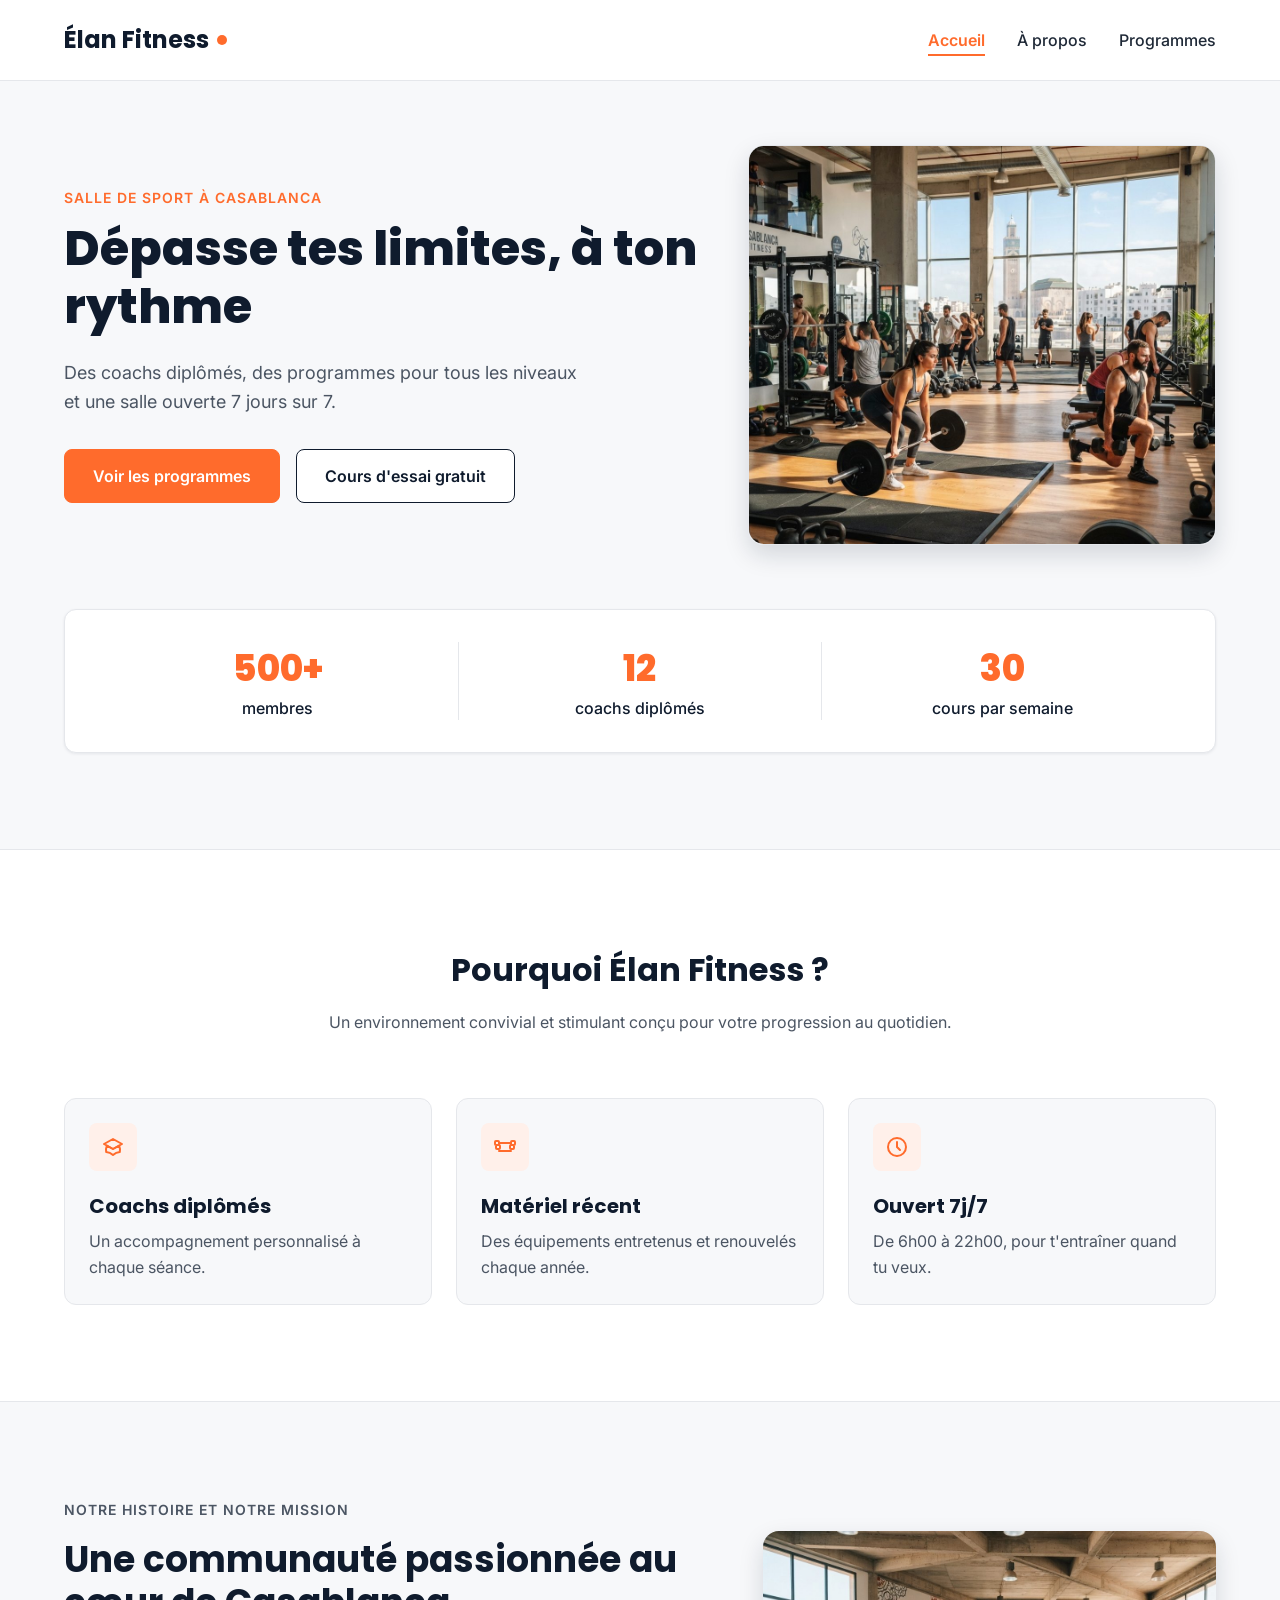
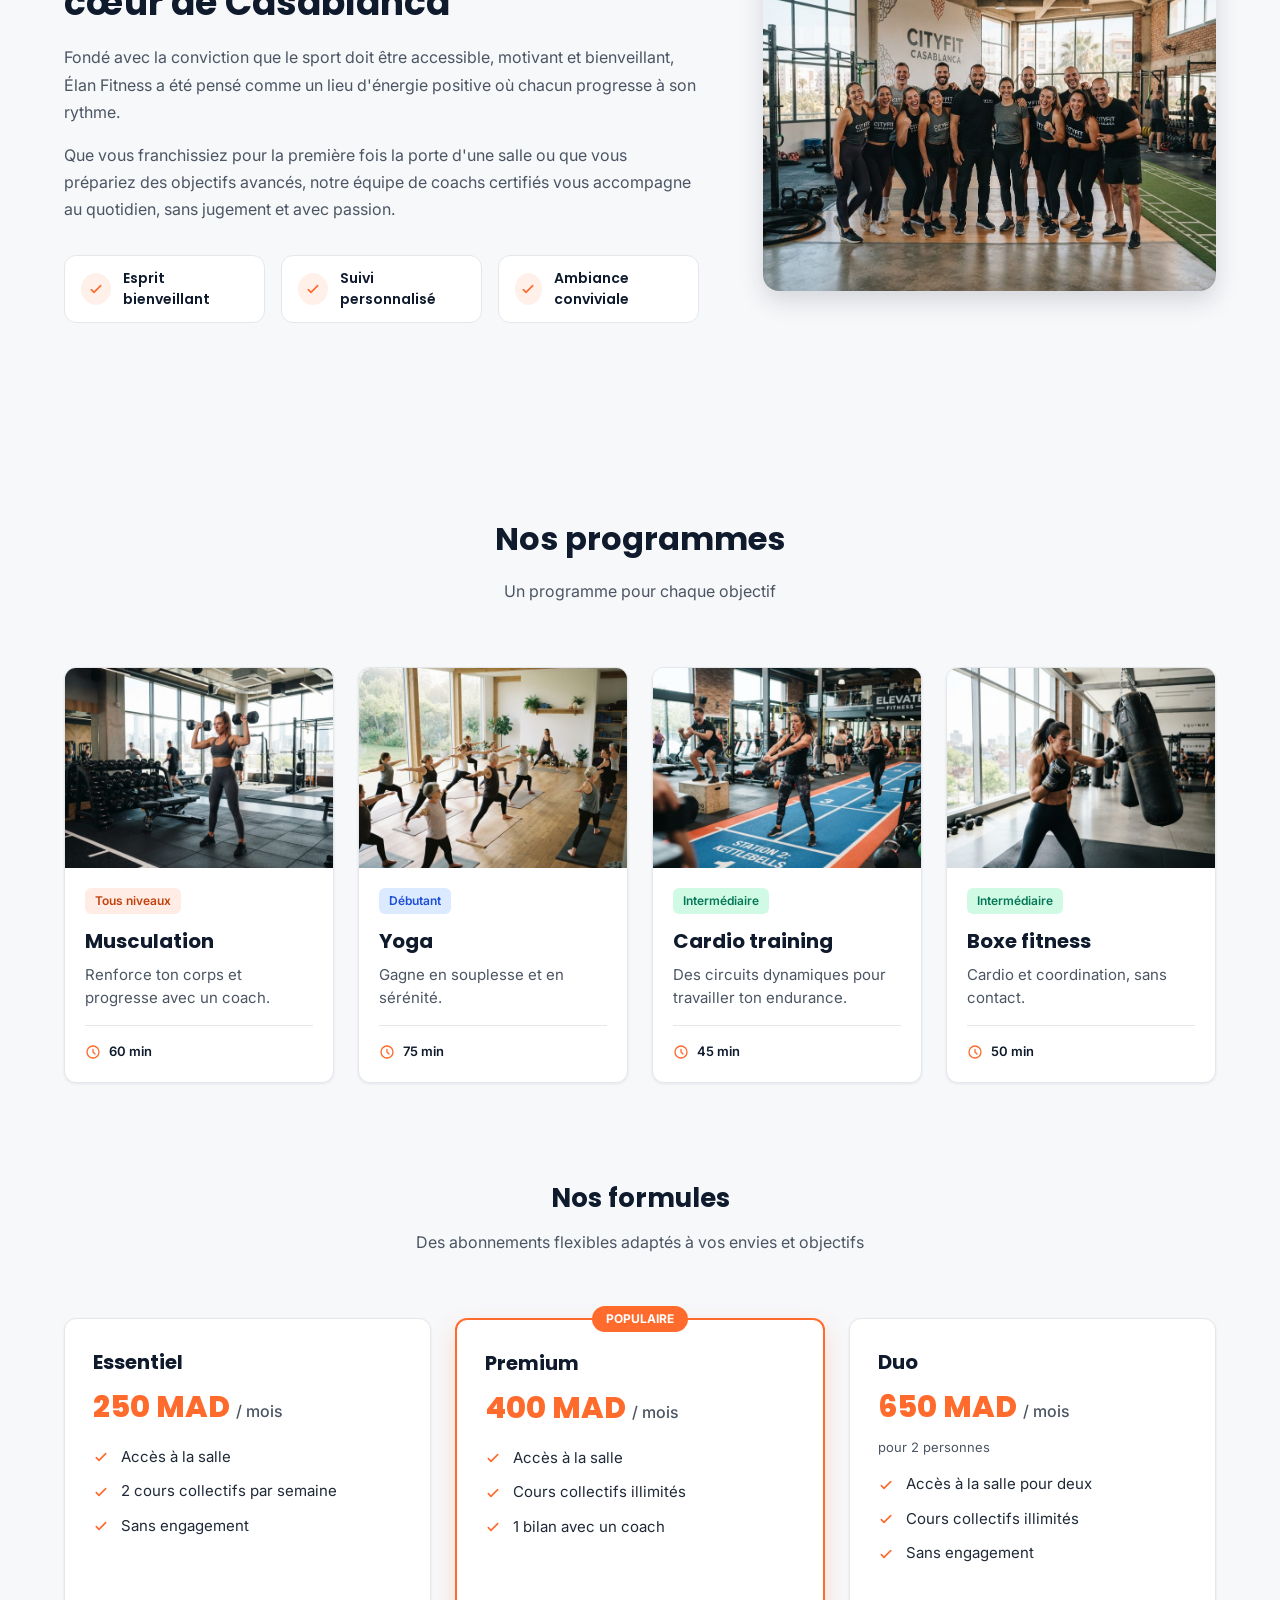
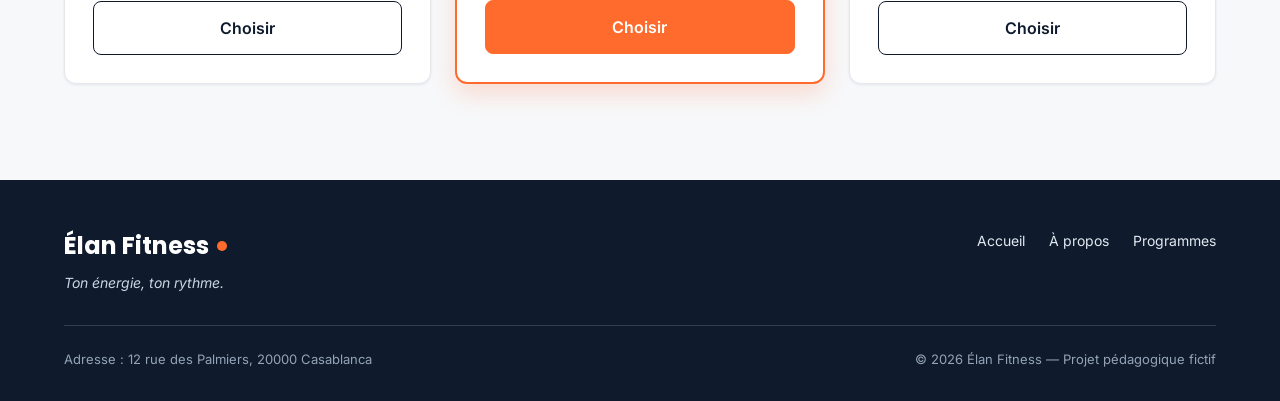
==== index.html @ b0a51de6 "first commit" ====
<!DOCTYPE html>
<html lang="fr">
<head>
  <meta charset="UTF-8">
  <meta name="viewport" content="width=device-width, initial-scale=1">
  <meta name="description" content="Élan Fitness, salle de sport à Casablanca : musculation, yoga, cardio et boxe fitness avec des coachs diplômés. Réservez votre cours d'essai gratuit.">
  <title>Élan Fitness | Salle de sport à Casablanca</title>

  <link rel="preconnect" href="https://fonts.googleapis.com">
  <link rel="preconnect" href="https://fonts.gstatic.com" crossorigin>
  <link href="https://fonts.googleapis.com/css2?family=Inter:wght@400;500;600&family=Poppins:wght@600;700;800&display=swap" rel="stylesheet">

  <link rel="stylesheet" href="style.css">
</head>
 
<body>

  <header class="en-tete">
    <div class="conteneur en-tete-contenu">
      <a href="#accueil" class="logo">Élan Fitness</a>

      <nav aria-label="Navigation principale">
        <ul class="menu">
          <li><a href="#accueil" class="lien-actif">Accueil</a></li>
          <li><a href="#a-propos">À propos</a></li>
          <li><a href="#programmes">Programmes</a></li>
        </ul>
      </nav>
    </div>
  </header>

  <main>

    <section id="accueil" class="hero">
      <div class="conteneur">

        <div class="hero-contenu">
          <div class="hero-texte">
            <p class="sur-titre">Salle de sport à Casablanca</p>
            <h1>Dépasse tes limites, à ton rythme</h1>
            <p class="hero-description">
              Des coachs diplômés, des programmes pour tous les niveaux et une salle ouverte 7 jours sur 7.
            </p>
            <div class="boutons">
              <a href="#programmes" class="bouton bouton-principal">Voir les programmes</a>
              <a href="#contact" class="bouton bouton-secondaire">Cours d'essai gratuit</a>
            </div>
          </div>

          <img class="hero-image" src="img/hero.jpg" alt="Des personnes s'entraînent dans une salle de sport lumineuse à Casablanca">
        </div>
 
        <div class="chiffres"> 
          <div class="chiffre">
            <p class="chiffre-nombre">500+</p>
            <p>membres</p>
          </div>
          <div class="chiffre">
            <p class="chiffre-nombre">12</p>
            <p>coachs diplômés</p>
          </div>
          <div class="chiffre">
            <p class="chiffre-nombre">30</p>
            <p>cours par semaine</p>
          </div>
        </div>

      </div>
    </section>

    <section class="section section-blanche">
      <div class="conteneur">

        <div class="section-titre">
          <h2>Pourquoi Élan Fitness ?</h2>
          <p>Un environnement convivial et stimulant conçu pour votre progression au quotidien.</p>
        </div>

        <div class="cartes">
          <article class="carte carte-avantage">
            <div class="icone"><img src="img/icone-coach.svg" alt=""></div>
            <h3>Coachs diplômés</h3>
            <p>Un accompagnement personnalisé à chaque séance.</p>
          </article>

          <article class="carte carte-avantage">
            <div class="icone"><img src="img/icone-materiel.svg" alt=""></div>
            <h3>Matériel récent</h3>
            <p>Des équipements entretenus et renouvelés chaque année.</p>
          </article>

          <article class="carte carte-avantage">
            <div class="icone"><img src="img/icone-horloge.svg" alt=""></div>
            <h3>Ouvert 7j/7</h3>
            <p>De 6h00 à 22h00, pour t'entraîner quand tu veux.</p>
          </article>
        </div>

      </div>
    </section>

    <section id="a-propos" class="section">
      <div class="conteneur apropos-contenu">

        <div class="apropos-texte">
          <p class="sur-titre">Notre histoire et notre mission</p>
          <h2>Une communauté passionnée au cœur de Casablanca</h2>
          <p>
            Fondé avec la conviction que le sport doit être accessible, motivant et bienveillant,
            Élan Fitness a été pensé comme un lieu d'énergie positive où chacun progresse à son rythme.
          </p>
          <p>
            Que vous franchissiez pour la première fois la porte d'une salle ou que vous prépariez des
            objectifs avancés, notre équipe de coachs certifiés vous accompagne au quotidien, sans
            jugement et avec passion.
          </p>

          <ul class="valeurs">
            <li class="valeur">
              <div class="icone icone-petite"><img src="img/icone-check.svg" alt=""></div>
              <span>Esprit bienveillant</span>
            </li>
            <li class="valeur">
              <div class="icone icone-petite"><img src="img/icone-check.svg" alt=""></div>
              <span>Suivi personnalisé</span>
            </li>
            <li class="valeur">
              <div class="icone icone-petite"><img src="img/icone-check.svg" alt=""></div>
              <span>Ambiance conviviale</span>
            </li>
          </ul>
        </div>

        <img class="apropos-image" src="img/equipe.jpg" alt="L'équipe de coachs d'Élan Fitness réunie dans la salle">

      </div>
    </section>

    <section id="programmes" class="section">
      <div class="conteneur">

        <div class="section-titre">
          <h2>Nos programmes</h2>
          <p>Un programme pour chaque objectif</p>
        </div>

        <div class="cartes">

          <article class="carte carte-programme">
            <img src="img/musculation.jpg" alt="Une sportive soulève des haltères dans l'espace musculation">
            <div class="programme-corps">
              <span class="etiquette etiquette-orange">Tous niveaux</span>
              <h3>Musculation</h3>
              <p>Renforce ton corps et progresse avec un coach.</p>
              <p class="duree"><img src="img/icone-duree.svg" alt="">60 min</p>
            </div>
          </article>

          <article class="carte carte-programme">
            <img src="img/yoga.jpg" alt="Un groupe pratique le yoga sur des tapis dans une salle lumineuse">
            <div class="programme-corps">
              <span class="etiquette etiquette-bleue">Débutant</span>
              <h3>Yoga</h3>
              <p>Gagne en souplesse et en sérénité.</p>
              <p class="duree"><img src="img/icone-duree.svg" alt="">75 min</p>
            </div>
          </article>

          <article class="carte carte-programme">
            <img src="img/cardio.jpg" alt="Des sportifs suivent un circuit de cardio training avec des kettlebells">
            <div class="programme-corps">
              <span class="etiquette etiquette-verte">Intermédiaire</span>
              <h3>Cardio training</h3>
              <p>Des circuits dynamiques pour travailler ton endurance.</p>
              <p class="duree"><img src="img/icone-duree.svg" alt="">45 min</p>
            </div>
          </article>

          <article class="carte carte-programme">
            <img src="img/boxe.jpg" alt="Une sportive frappe un sac de frappe pendant un cours de boxe fitness">
            <div class="programme-corps">
              <span class="etiquette etiquette-verte">Intermédiaire</span>
              <h3>Boxe fitness</h3>
              <p>Cardio et coordination, sans contact.</p>
              <p class="duree"><img src="img/icone-duree.svg" alt="">50 min</p>
            </div>
          </article>

        </div>

        <div class="formules">

          <div class="section-titre">
            <h3>Nos formules</h3>
            <p>Des abonnements flexibles adaptés à vos envies et objectifs</p>
          </div>

          <div class="cartes">

            <article class="carte formule">
              <h4>Essentiel</h4>
              <p class="prix">250 MAD <span>/ mois</span></p>
              <ul class="formule-liste">
                <li>Accès à la salle</li>
                <li>2 cours collectifs par semaine</li>
                <li>Sans engagement</li>
              </ul>
              <a href="#contact" class="bouton bouton-secondaire">Choisir</a>
            </article>

            <article class="carte formule formule-populaire">
              <p class="badge-populaire">Populaire</p>
              <h4>Premium</h4>
              <p class="prix">400 MAD <span>/ mois</span></p>
              <ul class="formule-liste">
                <li>Accès à la salle</li>
                <li>Cours collectifs illimités</li>
                <li>1 bilan avec un coach</li>
              </ul>
              <a href="#contact" class="bouton bouton-principal">Choisir</a>
            </article>

            <article class="carte formule">
              <h4>Duo</h4>
              <p class="prix">650 MAD <span>/ mois</span></p>
              <p class="prix-note">pour 2 personnes</p>
              <ul class="formule-liste">
                <li>Accès à la salle pour deux</li>
                <li>Cours collectifs illimités</li>
                <li>Sans engagement</li>
              </ul>
              <a href="#contact" class="bouton bouton-secondaire">Choisir</a>
            </article>

          </div>
        </div>

      </div>
    </section>

  </main>

  <footer class="pied-de-page">
    <div class="conteneur">

      <div class="pied-haut">
        <div>
          <p class="logo logo-clair">Élan Fitness</p>
          <p class="slogan">Ton énergie, ton rythme.</p>
        </div>

        <nav aria-label="Navigation du pied de page">
          <ul class="menu menu-pied">
            <li><a href="#accueil">Accueil</a></li>
            <li><a href="#a-propos">À propos</a></li>
            <li><a href="#programmes">Programmes</a></li>
          </ul>
        </nav>
      </div>

      <div class="pied-bas">
        <p>Adresse : 12 rue des Palmiers, 20000 Casablanca</p>
        <p>&copy; 2026 Élan Fitness — Projet pédagogique fictif</p>
      </div>

    </div>
  </footer>

</body>
</html>
---- style.css ----
* {
  box-sizing: border-box;
  margin: 0;
  padding: 0;
}

html {
  scroll-behavior: smooth;
}
 
body {
  font-family: 'Inter', Arial, sans-serif;
  font-size: 16px;
  line-height: 1.5;
  color: #1F2937;
  background-color: #F7F8FA;
}

h1, h2, h3, h4 {
  font-family: 'Poppins', Arial, sans-serif;
  color: #0F1B2D;
}

a {
  color: inherit;
  text-decoration: none;
}

ul {
  list-style: none;
}

img {
  display: block;
  max-width: 100%;
}

a:focus-visible,
button:focus-visible {
  outline: 3px solid #FF6B2C;
  outline-offset: 2px;
}

.conteneur {
  width: 100%;
  max-width: 1200px;
  margin: 0 auto;
  padding: 0 24px;
}

.section {
  padding: 96px 0;
}

.section-blanche {
  background-color: #FFFFFF;
  border-top: 1px solid #E5E7EB;
  border-bottom: 1px solid #E5E7EB;
}

.section-titre {
  max-width: 640px;
  margin: 0 auto 64px;
  text-align: center;
}

.section-titre h2 {
  font-size: 32px;
  margin-bottom: 16px;
}

.section-titre h3 {
  font-size: 26px;
  margin-bottom: 12px;
}

.section-titre p {
  color: #4B5563;
}

.sur-titre {
  font-size: 14px;
  font-weight: 600;
  color: #FF6B2C;
  text-transform: uppercase;
  letter-spacing: 1px;
  margin-bottom: 12px;
}

.bouton {
  display: inline-block;
  padding: 14px 28px;
  border-radius: 8px;
  font-size: 16px;
  font-weight: 600;
  text-align: center;
  cursor: pointer;
}

.bouton-principal {
  background-color: #FF6B2C;
  border: 1px solid #FF6B2C;
  color: #FFFFFF;
}

.bouton-principal:hover {
  background-color: #F05817;
}

.bouton-secondaire {
  background-color: #FFFFFF;
  border: 1px solid #0F1B2D;
  color: #0F1B2D;
}

.bouton-secondaire:hover {
  background-color: #F3F4F6;
}

.cartes {
  display: flex;
  gap: 24px;
}

.carte {
  flex: 1;
  background-color: #FFFFFF;
  border: 1px solid #E5E7EB;
  border-radius: 12px;
  box-shadow: 0 1px 3px rgba(15, 27, 45, 0.08);
}

.icone {
  width: 48px;
  height: 48px;
  background-color: #FFF0EA;
  border-radius: 8px;
  display: flex;
  align-items: center;
  justify-content: center;
}

.icone img {
  width: 24px;
  height: 24px;
}

.icone-petite {
  width: 32px;
  height: 32px;
  border-radius: 50%;
}

.icone-petite img {
  width: 16px;
  height: 16px;
}

.en-tete {
  position: sticky;
  top: 0;
  z-index: 10;
  background-color: #FFFFFF;
  border-bottom: 1px solid #E5E7EB;
}

.en-tete-contenu {
  height: 80px;
  display: flex;
  align-items: center;
  justify-content: space-between;
}

.logo {
  display: flex;
  align-items: center;
  font-family: 'Poppins', Arial, sans-serif;
  font-size: 24px;
  font-weight: 700;
  color: #0F1B2D;
}

.logo::after {
  content: "";
  width: 10px;
  height: 10px;
  margin-left: 8px;
  background-color: #FF6B2C;
  border-radius: 50%;
}

.menu {
  display: flex;
  gap: 32px;
}

.menu a {
  font-weight: 500;
  padding-bottom: 4px;
  border-bottom: 2px solid transparent;
}

.menu a:hover {
  color: #FF6B2C;
}

.menu .lien-actif {
  color: #FF6B2C;
  font-weight: 600;
  border-bottom-color: #FF6B2C;
}

.hero {
  padding: 64px 0 96px;
}

.hero-contenu {
  display: flex;
  align-items: center;
  gap: 32px;
}

.hero-texte {
  flex: 7;
}

.hero-texte h1 {
  font-size: 48px;
  font-weight: 800;
  line-height: 1.2;
  margin-bottom: 24px;
}

.hero-description {
  max-width: 520px;
  font-size: 18px;
  line-height: 1.6;
  color: #4B5563;
  margin-bottom: 32px;
}

.boutons {
  display: flex;
  flex-wrap: wrap;
  gap: 16px;
}

.hero-image {
  flex: 5;
  min-width: 0;
  height: 400px;
  object-fit: cover;
  border-radius: 16px;
  border: 1px solid #E5E7EB;
  box-shadow: 0 10px 25px rgba(15, 27, 45, 0.15);
}

.chiffres {
  display: flex;
  margin-top: 64px;
  padding: 32px;
  background-color: #FFFFFF;
  border: 1px solid #E5E7EB;
  border-radius: 12px;
  box-shadow: 0 1px 3px rgba(15, 27, 45, 0.08);
}

.chiffre {
  flex: 1;
  text-align: center;
  font-weight: 500;
  color: #0F1B2D;
}

.chiffre + .chiffre {
  border-left: 1px solid #E5E7EB;
}

.chiffre-nombre {
  font-family: 'Poppins', Arial, sans-serif;
  font-size: 36px;
  font-weight: 800;
  color: #FF6B2C;
}

.carte-avantage {
  padding: 24px;
  background-color: #F7F8FA;
  box-shadow: none;
}

.carte-avantage .icone {
  margin-bottom: 20px;
}

.carte-avantage h3 {
  font-size: 20px;
  margin-bottom: 8px;
}

.carte-avantage p {
  color: #4B5563;
  line-height: 1.6;
}

.apropos-contenu {
  display: flex;
  align-items: center;
  gap: 64px;
}

.apropos-texte {
  flex: 7;
}

.apropos-texte h2 {
  font-size: 36px;
  line-height: 1.2;
  margin-bottom: 20px;
}

.apropos-texte p {
  color: #4B5563;
  line-height: 1.7;
  margin-bottom: 16px;
}

.valeurs {
  display: flex;
  gap: 16px;
  margin-top: 32px;
}

.valeur {
  flex: 1;
  display: flex;
  align-items: center;
  gap: 12px;
  padding: 12px 16px;
  background-color: #FFFFFF;
  border: 1px solid #E5E7EB;
  border-radius: 12px;
  font-family: 'Poppins', Arial, sans-serif;
  font-size: 14px;
  font-weight: 600;
  color: #0F1B2D;
}

.apropos-image {
  flex: 5;
  min-width: 0;
  height: 360px;
  object-fit: cover;
  border-radius: 16px;
  box-shadow: 0 10px 25px rgba(15, 27, 45, 0.15);
}

.carte-programme {
  display: flex;
  flex-direction: column;
  overflow: hidden;
}

.carte-programme > img {
  width: 100%;
  height: 200px;
  object-fit: cover;
}

.programme-corps {
  flex: 1;
  display: flex;
  flex-direction: column;
  padding: 20px;
}

.programme-corps h3 {
  font-size: 20px;
  margin-bottom: 8px;
}

.programme-corps p {
  font-size: 15px;
  color: #4B5563;
}

.etiquette {
  align-self: flex-start;
  padding: 4px 10px;
  margin-bottom: 12px;
  border-radius: 6px;
  font-size: 12px;
  font-weight: 600;
}

.etiquette-orange {
  background-color: #FFEDE5;
  color: #C2410C;
}

.etiquette-bleue {
  background-color: #DBEAFE;
  color: #1D4ED8;
}

.etiquette-verte {
  background-color: #D1FAE5;
  color: #047857;
}

.programme-corps .duree {
  display: flex;
  align-items: center;
  gap: 8px;
  margin-top: auto;
  padding-top: 16px;
  border-top: 1px solid #E5E7EB;
  font-size: 13px;
  font-weight: 600;
  color: #0F1B2D;
}

.programme-corps h3 + p {
  margin-bottom: 16px;
}

.duree img {
  width: 16px;
  height: 16px;
}

.formules {
  margin-top: 96px;
}

.formule {
  position: relative;
  display: flex;
  flex-direction: column;
  padding: 28px;
}

.formule h4 {
  font-size: 20px;
}

.prix {
  margin: 8px 0 16px;
  font-family: 'Poppins', Arial, sans-serif;
  font-size: 30px;
  font-weight: 800;
  color: #FF6B2C;
}

.prix span {
  font-family: 'Inter', Arial, sans-serif;
  font-size: 16px;
  font-weight: 500;
  color: #4B5563;
}

.prix-note {
  margin: -8px 0 16px;
  font-size: 13px;
  color: #4B5563;
}

.formule-liste {
  flex: 1;
  margin-bottom: 24px;
}

.formule-liste li {
  padding-left: 28px;
  margin-bottom: 12px;
  font-size: 15px;
  background-image: url('img/icone-check.svg');
  background-repeat: no-repeat;
  background-position: left center;
  background-size: 16px;
}

.formule .bouton {
  display: block;
}

.formule-populaire {
  border: 2px solid #FF6B2C;
  box-shadow: 0 10px 25px rgba(255, 107, 44, 0.2);
}

.badge-populaire {
  position: absolute;
  top: -14px;
  left: 50%;
  transform: translateX(-50%);
  padding: 4px 14px;
  background-color: #FF6B2C;
  border-radius: 999px;
  font-size: 12px;
  font-weight: 700;
  text-transform: uppercase;
  color: #FFFFFF;
}

.pied-de-page {
  padding: 48px 0 32px;
  background-color: #0F1B2D;
  color: #FFFFFF;
}

.pied-haut {
  display: flex;
  justify-content: space-between;
  align-items: flex-start;
  padding-bottom: 32px;
  border-bottom: 1px solid rgba(255, 255, 255, 0.15);
}

.logo-clair {
  color: #FFFFFF;
}

.slogan {
  margin-top: 8px;
  font-size: 14px;
  font-style: italic;
  color: #CBD5E1;
}

.menu-pied {
  gap: 24px;
}

.menu-pied a {
  font-size: 14px;
  font-weight: 400;
  color: #E2E8F0;
}

.pied-bas {
  display: flex;
  justify-content: space-between;
  margin-top: 24px;
  font-size: 13px;
  color: #94A3B8;
}
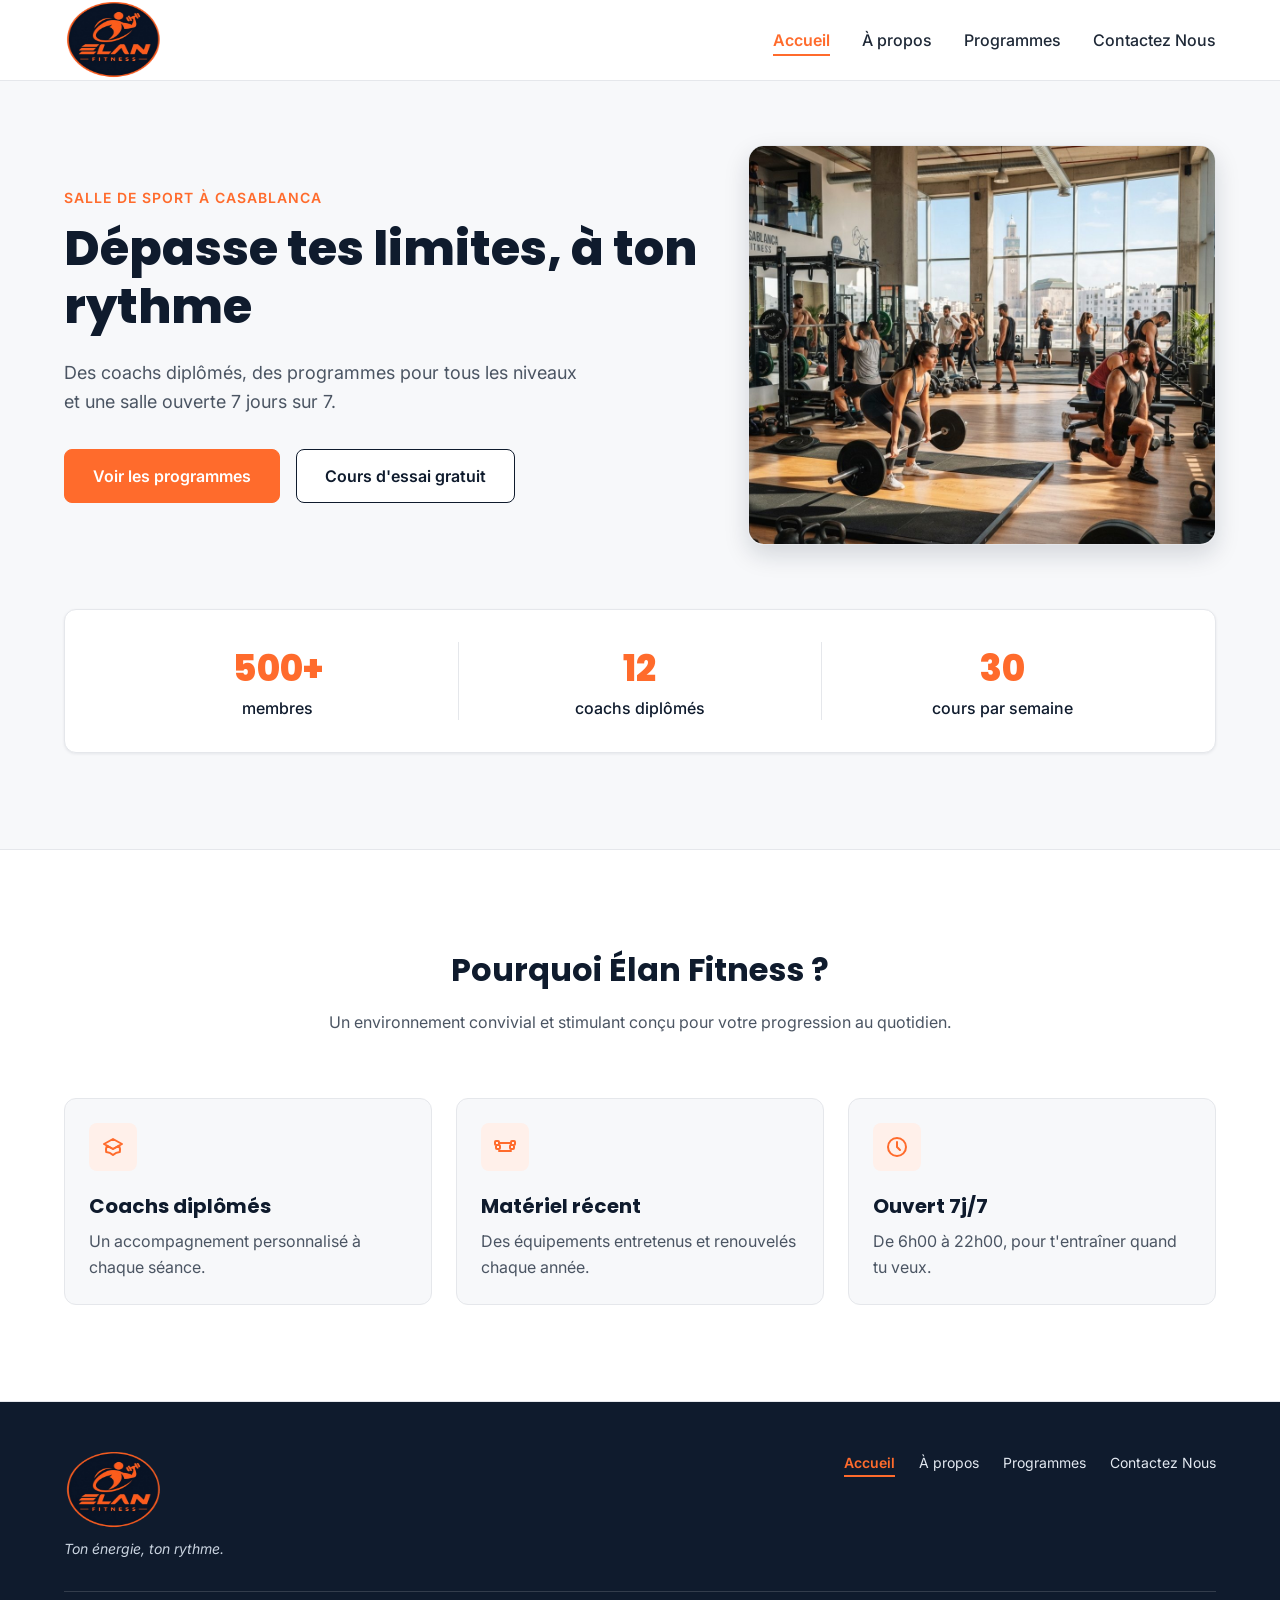
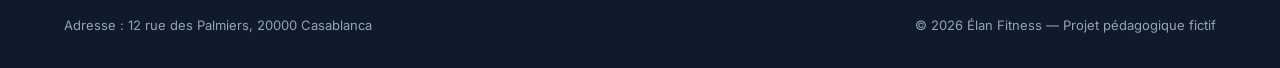
==== commit 1caf48f3: "rename accueil to index" ====
--- a/index.html
+++ b/index.html
@@ -12,28 +12,29 @@
 
   <link rel="stylesheet" href="style.css">
 </head>
- 
+  
 <body>
 
   <header class="en-tete">
     <div class="conteneur en-tete-contenu">
-      <a href="#accueil" class="logo">Élan Fitness</a>
+      <a href="./Accueil.html" class="logo">
+        <img src="./img/logo.png" alt="Elan Fitness" height="80" width="100"/>
+      </a> 
 
       <nav aria-label="Navigation principale">
         <ul class="menu">
-          <li><a href="#accueil" class="lien-actif">Accueil</a></li>
-          <li><a href="#a-propos">À propos</a></li>
-          <li><a href="#programmes">Programmes</a></li>
-        </ul>
-      </nav>
+          <li><a href="./Accueil.html"class="lien-actif" >Accueil</a></li>
+          <li><a href="./About.html" >À propos</a></li>
+          <li><a href="./Programmes.html" >Programmes</a></li>
+          <li><a href="./ContactUs.html">Contactez Nous</a></li>
+        </ul> 
+      </nav> 
     </div>
   </header>
 
   <main>
-
     <section id="accueil" class="hero">
       <div class="conteneur">
-
         <div class="hero-contenu">
           <div class="hero-texte">
             <p class="sur-titre">Salle de sport à Casablanca</p>
@@ -42,11 +43,11 @@
               Des coachs diplômés, des programmes pour tous les niveaux et une salle ouverte 7 jours sur 7.
             </p>
             <div class="boutons">
-              <a href="#programmes" class="bouton bouton-principal">Voir les programmes</a>
-              <a href="#contact" class="bouton bouton-secondaire">Cours d'essai gratuit</a>
+              <a href="./Programmes.html" class="bouton bouton-principal">Voir les programmes</a>
+              <a href="./ContactUs.html" class="bouton bouton-secondaire">Cours d'essai gratuit</a>
             </div>
           </div>
-
+ 
           <img class="hero-image" src="img/hero.jpg" alt="Des personnes s'entraînent dans une salle de sport lumineuse à Casablanca">
         </div>
  
@@ -98,146 +99,6 @@
 
       </div>
     </section>
-
-    <section id="a-propos" class="section">
-      <div class="conteneur apropos-contenu">
-
-        <div class="apropos-texte">
-          <p class="sur-titre">Notre histoire et notre mission</p>
-          <h2>Une communauté passionnée au cœur de Casablanca</h2>
-          <p>
-            Fondé avec la conviction que le sport doit être accessible, motivant et bienveillant,
-            Élan Fitness a été pensé comme un lieu d'énergie positive où chacun progresse à son rythme.
-          </p>
-          <p>
-            Que vous franchissiez pour la première fois la porte d'une salle ou que vous prépariez des
-            objectifs avancés, notre équipe de coachs certifiés vous accompagne au quotidien, sans
-            jugement et avec passion.
-          </p>
-
-          <ul class="valeurs">
-            <li class="valeur">
-              <div class="icone icone-petite"><img src="img/icone-check.svg" alt=""></div>
-              <span>Esprit bienveillant</span>
-            </li>
-            <li class="valeur">
-              <div class="icone icone-petite"><img src="img/icone-check.svg" alt=""></div>
-              <span>Suivi personnalisé</span>
-            </li>
-            <li class="valeur">
-              <div class="icone icone-petite"><img src="img/icone-check.svg" alt=""></div>
-              <span>Ambiance conviviale</span>
-            </li>
-          </ul>
-        </div>
-
-        <img class="apropos-image" src="img/equipe.jpg" alt="L'équipe de coachs d'Élan Fitness réunie dans la salle">
-
-      </div>
-    </section>
-
-    <section id="programmes" class="section">
-      <div class="conteneur">
-
-        <div class="section-titre">
-          <h2>Nos programmes</h2>
-          <p>Un programme pour chaque objectif</p>
-        </div>
-
-        <div class="cartes">
-
-          <article class="carte carte-programme">
-            <img src="img/musculation.jpg" alt="Une sportive soulève des haltères dans l'espace musculation">
-            <div class="programme-corps">
-              <span class="etiquette etiquette-orange">Tous niveaux</span>
-              <h3>Musculation</h3>
-              <p>Renforce ton corps et progresse avec un coach.</p>
-              <p class="duree"><img src="img/icone-duree.svg" alt="">60 min</p>
-            </div>
-          </article>
-
-          <article class="carte carte-programme">
-            <img src="img/yoga.jpg" alt="Un groupe pratique le yoga sur des tapis dans une salle lumineuse">
-            <div class="programme-corps">
-              <span class="etiquette etiquette-bleue">Débutant</span>
-              <h3>Yoga</h3>
-              <p>Gagne en souplesse et en sérénité.</p>
-              <p class="duree"><img src="img/icone-duree.svg" alt="">75 min</p>
-            </div>
-          </article>
-
-          <article class="carte carte-programme">
-            <img src="img/cardio.jpg" alt="Des sportifs suivent un circuit de cardio training avec des kettlebells">
-            <div class="programme-corps">
-              <span class="etiquette etiquette-verte">Intermédiaire</span>
-              <h3>Cardio training</h3>
-              <p>Des circuits dynamiques pour travailler ton endurance.</p>
-              <p class="duree"><img src="img/icone-duree.svg" alt="">45 min</p>
-            </div>
-          </article>
-
-          <article class="carte carte-programme">
-            <img src="img/boxe.jpg" alt="Une sportive frappe un sac de frappe pendant un cours de boxe fitness">
-            <div class="programme-corps">
-              <span class="etiquette etiquette-verte">Intermédiaire</span>
-              <h3>Boxe fitness</h3>
-              <p>Cardio et coordination, sans contact.</p>
-              <p class="duree"><img src="img/icone-duree.svg" alt="">50 min</p>
-            </div>
-          </article>
-
-        </div>
-
-        <div class="formules">
-
-          <div class="section-titre">
-            <h3>Nos formules</h3>
-            <p>Des abonnements flexibles adaptés à vos envies et objectifs</p>
-          </div>
-
-          <div class="cartes">
-
-            <article class="carte formule">
-              <h4>Essentiel</h4>
-              <p class="prix">250 MAD <span>/ mois</span></p>
-              <ul class="formule-liste">
-                <li>Accès à la salle</li>
-                <li>2 cours collectifs par semaine</li>
-                <li>Sans engagement</li>
-              </ul>
-              <a href="#contact" class="bouton bouton-secondaire">Choisir</a>
-            </article>
-
-            <article class="carte formule formule-populaire">
-              <p class="badge-populaire">Populaire</p>
-              <h4>Premium</h4>
-              <p class="prix">400 MAD <span>/ mois</span></p>
-              <ul class="formule-liste">
-                <li>Accès à la salle</li>
-                <li>Cours collectifs illimités</li>
-                <li>1 bilan avec un coach</li>
-              </ul>
-              <a href="#contact" class="bouton bouton-principal">Choisir</a>
-            </article>
-
-            <article class="carte formule">
-              <h4>Duo</h4>
-              <p class="prix">650 MAD <span>/ mois</span></p>
-              <p class="prix-note">pour 2 personnes</p>
-              <ul class="formule-liste">
-                <li>Accès à la salle pour deux</li>
-                <li>Cours collectifs illimités</li>
-                <li>Sans engagement</li>
-              </ul>
-              <a href="#contact" class="bouton bouton-secondaire">Choisir</a>
-            </article>
-
-          </div>
-        </div>
-
-      </div>
-    </section>
-
   </main>
 
   <footer class="pied-de-page">
@@ -245,15 +106,18 @@
 
       <div class="pied-haut">
         <div>
-          <p class="logo logo-clair">Élan Fitness</p>
+          <a href="./Accueil.html" class="logo">
+            <img src="./img/logo.png" alt="Elan Fitness" height="80" width="100"/>
+          </a>  
           <p class="slogan">Ton énergie, ton rythme.</p>
         </div>
 
         <nav aria-label="Navigation du pied de page">
           <ul class="menu menu-pied">
-            <li><a href="#accueil">Accueil</a></li>
-            <li><a href="#a-propos">À propos</a></li>
-            <li><a href="#programmes">Programmes</a></li>
+            <li><a href="./Accueil.html" class="lien-actif">Accueil</a></li>
+            <li><a href="./About.html" >À propos</a></li>
+            <li><a href="./Programmes.html">Programmes</a></li>
+            <li><a href="./ContactUs.html">Contactez Nous</a></li>
           </ul>
         </nav>
       </div>
--- a/style.css
+++ b/style.css
@@ -180,14 +180,7 @@
   color: #0F1B2D;
 }
 
-.logo::after {
-  content: "";
-  width: 10px;
-  height: 10px;
-  margin-left: 8px;
-  background-color: #FF6B2C;
-  border-radius: 50%;
-}
+
 
 .menu {
   display: flex;
@@ -203,7 +196,7 @@
 .menu a:hover {
   color: #FF6B2C;
 }
-
+ 
 .menu .lien-actif {
   color: #FF6B2C;
   font-weight: 600;
@@ -545,3 +538,70 @@
   font-size: 13px;
   color: #94A3B8;
 }
+
+section{
+  display: flex;
+
+}
+form{
+  border:2px solid #FF6B2C;
+  border-radius: 80px;
+  padding: 25px;
+}
+form div{
+  margin-bottom: 25px;
+}
+label{ 
+  display: block;
+}
+form select, input, textarea{
+  border-radius: 5px;
+  width: 100%;
+  padding: 12px;
+  resize: none;
+}
+
+.image-form{
+  flex: 6;
+  height: 400px;
+  border-radius: 16px;
+  border: 1px solid #E5E7EB;
+  box-shadow: 0 10px 25px rgba(15, 27, 45, 0.15);
+}
+.image-form img{
+   width: 100%;
+    height: 100%;
+    display: block;
+    border-radius: 16px;
+}
+
+.Coordonnes {
+  display: flex;
+  margin-top: 64px;
+  padding: 32px;
+  background-color: #FFFFFF;
+  border: 1px solid #E5E7EB;
+  border-radius: 12px;
+  box-shadow: 0 1px 3px rgba(15, 27, 45, 0.08);
+}
+
+.coor {
+  flex: 1;
+  font-weight: 500;
+  color: #0F1B2D;
+}
+
+.chiffre + .chiffre {
+  border-left: 1px solid #E5E7EB;
+}
+
+.coor1 {
+  font-family: 'Poppins', Arial, sans-serif;
+  font-size: 20px;
+  font-weight: 800;
+  color: #FF6B2C;
+} 
+svg{
+  width: 20px;
+  height: 20px;
+}
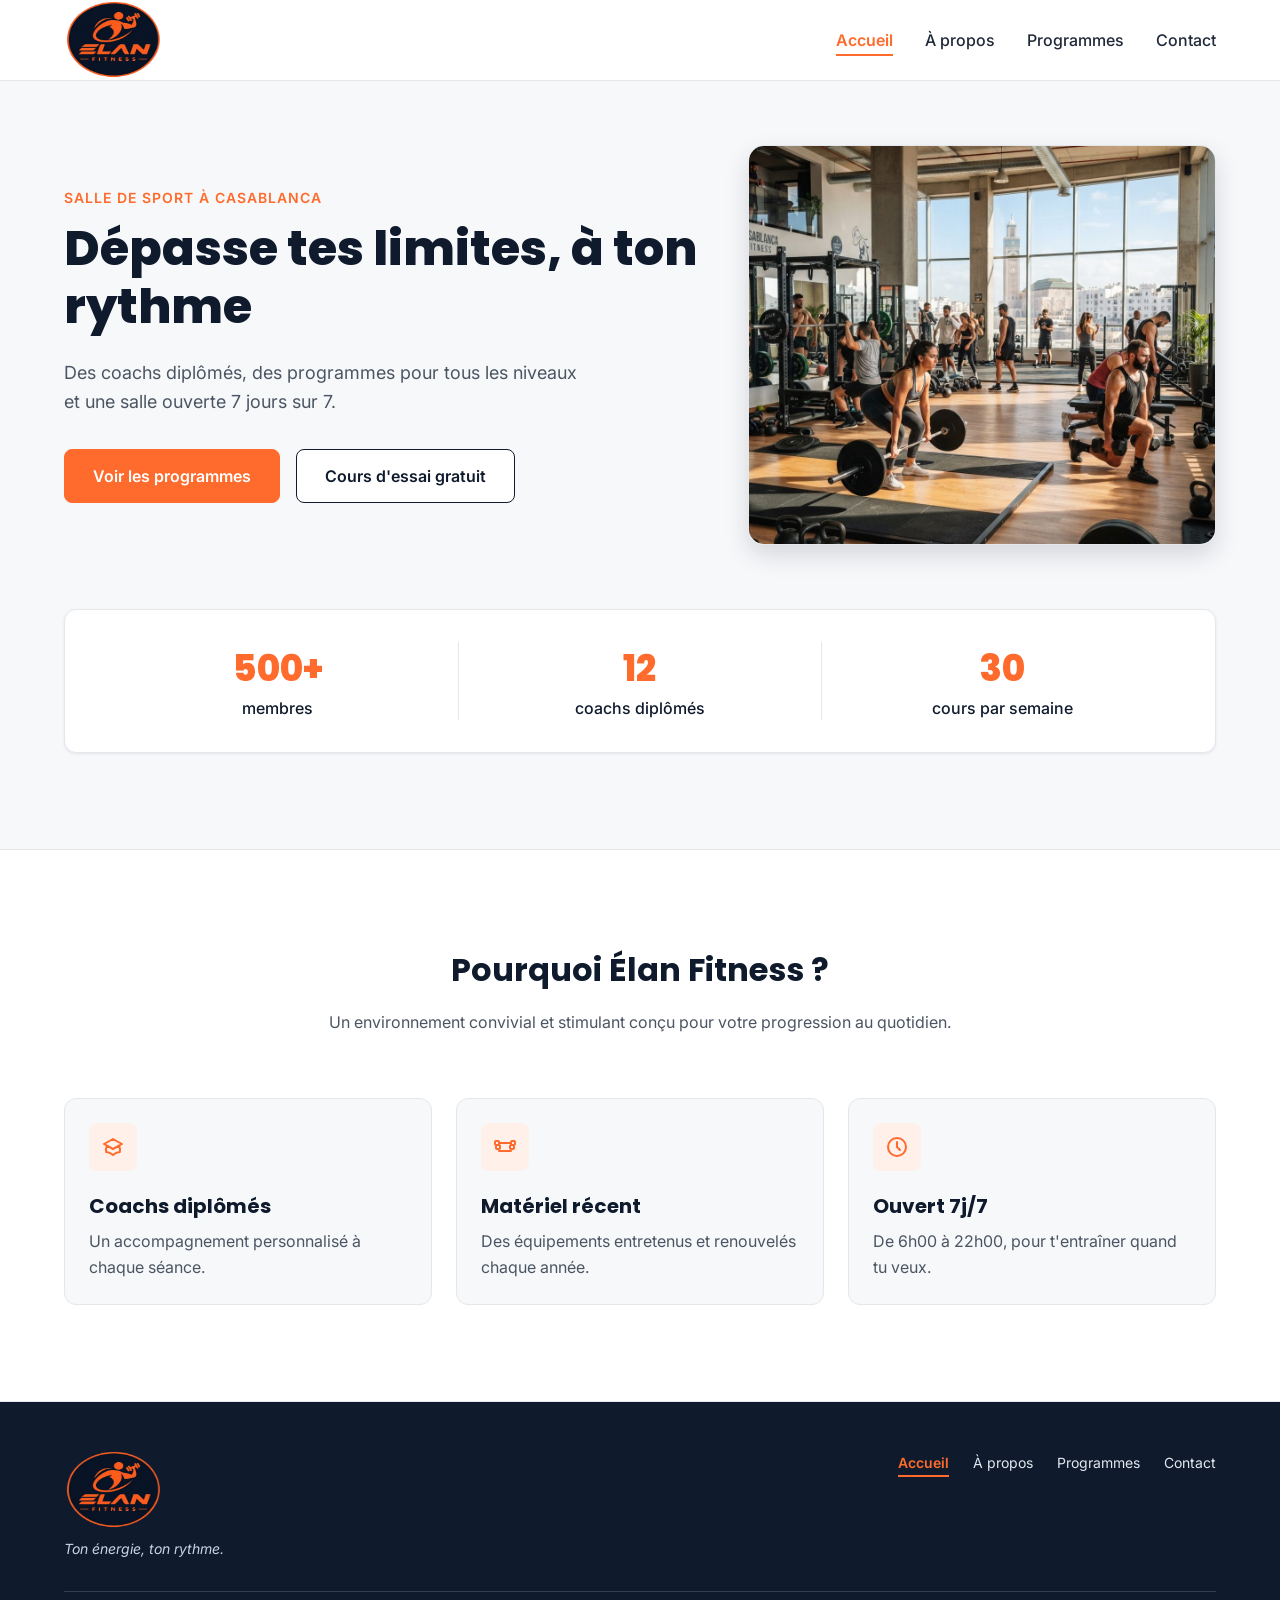
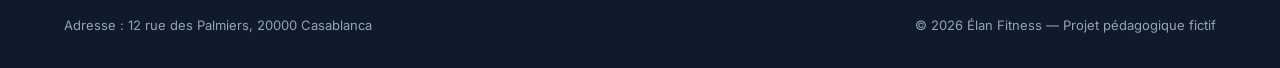
==== commit 4179763e: "Final version" ====
--- a/index.html
+++ b/index.html
@@ -3,13 +3,14 @@
 <head>
   <meta charset="UTF-8">
   <meta name="viewport" content="width=device-width, initial-scale=1">
-  <meta name="description" content="Élan Fitness, salle de sport à Casablanca : musculation, yoga, cardio et boxe fitness avec des coachs diplômés. Réservez votre cours d'essai gratuit.">
+  <meta 
+    name="description" 
+    content="Élan Fitness, salle de sport à Casablanca : musculation, yoga, cardio et boxe fitness avec des coachs diplômés. Réservez votre cours d'essai gratuit."
+  > 
   <title>Élan Fitness | Salle de sport à Casablanca</title>
-
   <link rel="preconnect" href="https://fonts.googleapis.com">
   <link rel="preconnect" href="https://fonts.gstatic.com" crossorigin>
   <link href="https://fonts.googleapis.com/css2?family=Inter:wght@400;500;600&family=Poppins:wght@600;700;800&display=swap" rel="stylesheet">
-
   <link rel="stylesheet" href="style.css">
 </head>
   
@@ -17,21 +18,20 @@
 
   <header class="en-tete">
     <div class="conteneur en-tete-contenu">
-      <a href="./Accueil.html" class="logo">
-        <img src="./img/logo.png" alt="Elan Fitness" height="80" width="100"/>
+      <a href="./index.html" class="logo">
+        <img src="./img/logo.png" alt="Elan Fitness" height="80" width="100"> 
       </a> 
 
       <nav aria-label="Navigation principale">
         <ul class="menu">
-          <li><a href="./Accueil.html"class="lien-actif" >Accueil</a></li>
+          <li><a href="./index.html" class="lien-actif" >Accueil</a></li> 
           <li><a href="./About.html" >À propos</a></li>
           <li><a href="./Programmes.html" >Programmes</a></li>
-          <li><a href="./ContactUs.html">Contactez Nous</a></li>
+          <li><a href="./ContactUs.html">Contact</a></li>
         </ul> 
       </nav> 
     </div>
   </header>
-
   <main>
     <section id="accueil" class="hero">
       <div class="conteneur">
@@ -106,18 +106,18 @@
 
       <div class="pied-haut">
         <div>
-          <a href="./Accueil.html" class="logo">
-            <img src="./img/logo.png" alt="Elan Fitness" height="80" width="100"/>
+          <a href="./index.html" class="logo">
+            <img src="./img/logo.png" alt="Elan Fitness" height="80" width="100">
           </a>  
           <p class="slogan">Ton énergie, ton rythme.</p>
         </div>
 
         <nav aria-label="Navigation du pied de page">
           <ul class="menu menu-pied">
-            <li><a href="./Accueil.html" class="lien-actif">Accueil</a></li>
+            <li><a href="./index.html" class="lien-actif">Accueil</a></li>
             <li><a href="./About.html" >À propos</a></li>
             <li><a href="./Programmes.html">Programmes</a></li>
-            <li><a href="./ContactUs.html">Contactez Nous</a></li>
+            <li><a href="./ContactUs.html">Contact</a></li>
           </ul>
         </nav>
       </div>
--- a/style.css
+++ b/style.css
@@ -1,3 +1,4 @@
+/* style global*/
 * {
   box-sizing: border-box;
   margin: 0;
@@ -35,12 +36,18 @@
   max-width: 100%;
 }
 
+svg{
+  width: 20px;
+  height: 20px;
+}
+
 a:focus-visible,
 button:focus-visible {
   outline: 3px solid #FF6B2C;
   outline-offset: 2px;
 }
 
+/* conteners et sections */
 .conteneur {
   width: 100%;
   max-width: 1200px;
@@ -86,7 +93,7 @@
   letter-spacing: 1px;
   margin-bottom: 12px;
 }
-
+/* boutons */
 .bouton {
   display: inline-block;
   padding: 14px 28px;
@@ -117,6 +124,13 @@
   background-color: #F3F4F6;
 }
 
+.boutons {
+  display: flex;
+  flex-wrap: wrap;
+  gap: 16px;
+}
+
+/* Cartes et icons */
 .cartes {
   display: flex;
   gap: 24px;
@@ -180,7 +194,7 @@
   color: #0F1B2D;
 }
 
-
+/* Header*/
 
 .menu {
   display: flex;
@@ -203,6 +217,7 @@
   border-bottom-color: #FF6B2C;
 }
 
+/* Accueil */
 .hero {
   padding: 64px 0 96px;
 }
@@ -230,12 +245,6 @@
   line-height: 1.6;
   color: #4B5563;
   margin-bottom: 32px;
-}
-
-.boutons {
-  display: flex;
-  flex-wrap: wrap;
-  gap: 16px;
 }
 
 .hero-image {
@@ -296,6 +305,7 @@
   line-height: 1.6;
 }
 
+/* A propos */
 .apropos-contenu {
   display: flex;
   align-items: center;
@@ -348,6 +358,7 @@
   box-shadow: 0 10px 25px rgba(15, 27, 45, 0.15);
 }
 
+/* programmes */
 .carte-programme {
   display: flex;
   flex-direction: column;
@@ -496,64 +507,26 @@
   color: #FFFFFF;
 }
 
-.pied-de-page {
-  padding: 48px 0 32px;
-  background-color: #0F1B2D;
-  color: #FFFFFF;
-}
-
-.pied-haut {
-  display: flex;
-  justify-content: space-between;
-  align-items: flex-start;
-  padding-bottom: 32px;
-  border-bottom: 1px solid rgba(255, 255, 255, 0.15);
-}
-
-.logo-clair {
-  color: #FFFFFF;
-}
-
-.slogan {
-  margin-top: 8px;
-  font-size: 14px;
-  font-style: italic;
-  color: #CBD5E1;
-}
-
-.menu-pied {
-  gap: 24px;
-}
-
-.menu-pied a {
-  font-size: 14px;
-  font-weight: 400;
-  color: #E2E8F0;
-}
-
-.pied-bas {
-  display: flex;
-  justify-content: space-between;
-  margin-top: 24px;
-  font-size: 13px;
-  color: #94A3B8;
-}
-
+
+/* Contact */
 section{
   display: flex;
-
 }
 form{
-  border:2px solid #FF6B2C;
-  border-radius: 80px;
+  border:1px solid #FF6B2C;
+  border-radius: 16px;
   padding: 25px;
+  background-color: #FFFFFF;
+  box-shadow: 0 4px 16px rgba(15, 27, 45, 0.08);
 }
 form div{
   margin-bottom: 25px;
-}
+} 
+
 label{ 
   display: block;
 }
+
 form select, input, textarea{
   border-radius: 5px;
   width: 100%;
@@ -591,17 +564,237 @@
   color: #0F1B2D;
 }
 
-.chiffre + .chiffre {
-  border-left: 1px solid #E5E7EB;
-}
-
 .coor1 {
   font-family: 'Poppins', Arial, sans-serif;
   font-size: 20px;
   font-weight: 800;
   color: #FF6B2C;
 } 
-svg{
-  width: 20px;
-  height: 20px;
+
+
+/* footer*/
+.pied-de-page {
+  padding: 48px 0 32px;
+  background-color: #0F1B2D;
+  color: #FFFFFF;
+}
+
+.pied-haut {
+  display: flex;
+  justify-content: space-between;
+  align-items: flex-start;
+  padding-bottom: 32px;
+  border-bottom: 1px solid rgba(255, 255, 255, 0.15);
+}
+
+.logo-clair {
+  color: #FFFFFF;
+}
+
+.slogan {
+  margin-top: 8px;
+  font-size: 14px;
+  font-style: italic;
+  color: #CBD5E1;
+}
+
+.menu-pied {
+  gap: 24px;
+}
+
+.menu-pied a {
+  font-size: 14px;
+  font-weight: 400;
+  color: #E2E8F0;
+}
+
+.pied-bas {
+  display: flex;
+  justify-content: space-between;
+  margin-top: 24px;
+  font-size: 13px;
+  color: #94A3B8;
+}
+ 
+
+/* _______________________________________________________________*/
+
+
+@media (max-width: 768px) {
+
+  /* Conteneur */
+
+  .conteneur {
+    padding: 0 16px;
+  }
+
+  /* Sections */
+
+  .section {
+    padding: 60px 0;
+  }
+
+
+  /* Header */
+
+  .en-tete-contenu {
+    height: auto;
+    min-height: 70px;
+    padding: 15px 0;
+    flex-direction: column;
+    gap: 15px;
+  }
+
+  .menu {
+    gap: 15px;
+    flex-wrap: wrap;
+    justify-content: center;
+  }
+
+  .menu a {
+    font-size: 14px;
+  }
+
+
+  /* Hero */
+
+  .hero {
+    padding: 50px 0 60px;
+  }
+
+  .hero-contenu {
+    flex-direction: column;
+  }
+
+  .hero-texte {
+    width: 100%;
+  }
+
+  .hero-texte h1 {
+    font-size: 36px;
+  }
+
+  .hero-description {
+    font-size: 16px;
+  }
+
+  .hero-image {
+    width: 100%;
+    height: 300px;
+  }
+
+
+  /* Boutons */
+
+  .boutons {
+    flex-direction: column;
+  }
+
+  .bouton {
+    width: 100%;
+  }
+
+
+  /* Cartes */
+
+  .cartes {
+    flex-direction: column;
+  }
+
+  .carte {
+    width: 100%;
+    min-width: 0;
+  }
+
+
+  /* Chiffres */
+
+  .chiffres {
+    flex-direction: column;
+    gap: 20px;
+    padding: 24px;
+  }
+
+  .chiffre + .chiffre {
+    border-left: none;
+    border-top: 1px solid #E5E7EB;
+    padding-top: 20px;
+  }
+
+
+  /* À propos */
+
+  .apropos-contenu {
+    flex-direction: column;
+    gap: 35px;
+  }
+
+  .apropos-texte {
+    width: 100%;
+  }
+
+  .apropos-texte h2 {
+    font-size: 30px;
+  }
+
+  .apropos-image {
+    width: 100%;
+    height: 300px;
+  }
+
+  .valeurs {
+    flex-direction: column;
+  }
+
+
+  /* Formules */
+
+  .formules {
+    margin-top: 60px;
+  }
+
+  .formule {
+    padding: 22px;
+  }
+
+
+  /* Footer */
+
+  .pied-haut {
+    flex-direction: column;
+    gap: 30px;
+  }
+
+  .menu-pied {
+    flex-direction: column;
+    gap: 12px;
+  }
+
+  .pied-bas {
+    flex-direction: column;
+    gap: 10px;
+  }
+
+
+  /* Formulaire */
+
+  section {
+    flex-direction: column;
+  }
+
+  form {
+    width: 100%;
+    border-radius: 30px;
+  }
+
+  .image-form {
+    width: 100%;
+    height: 300px;
+  }
+
+  .Coordonnes {
+    flex-direction: column;
+    gap: 20px;
+  }
+
 }
